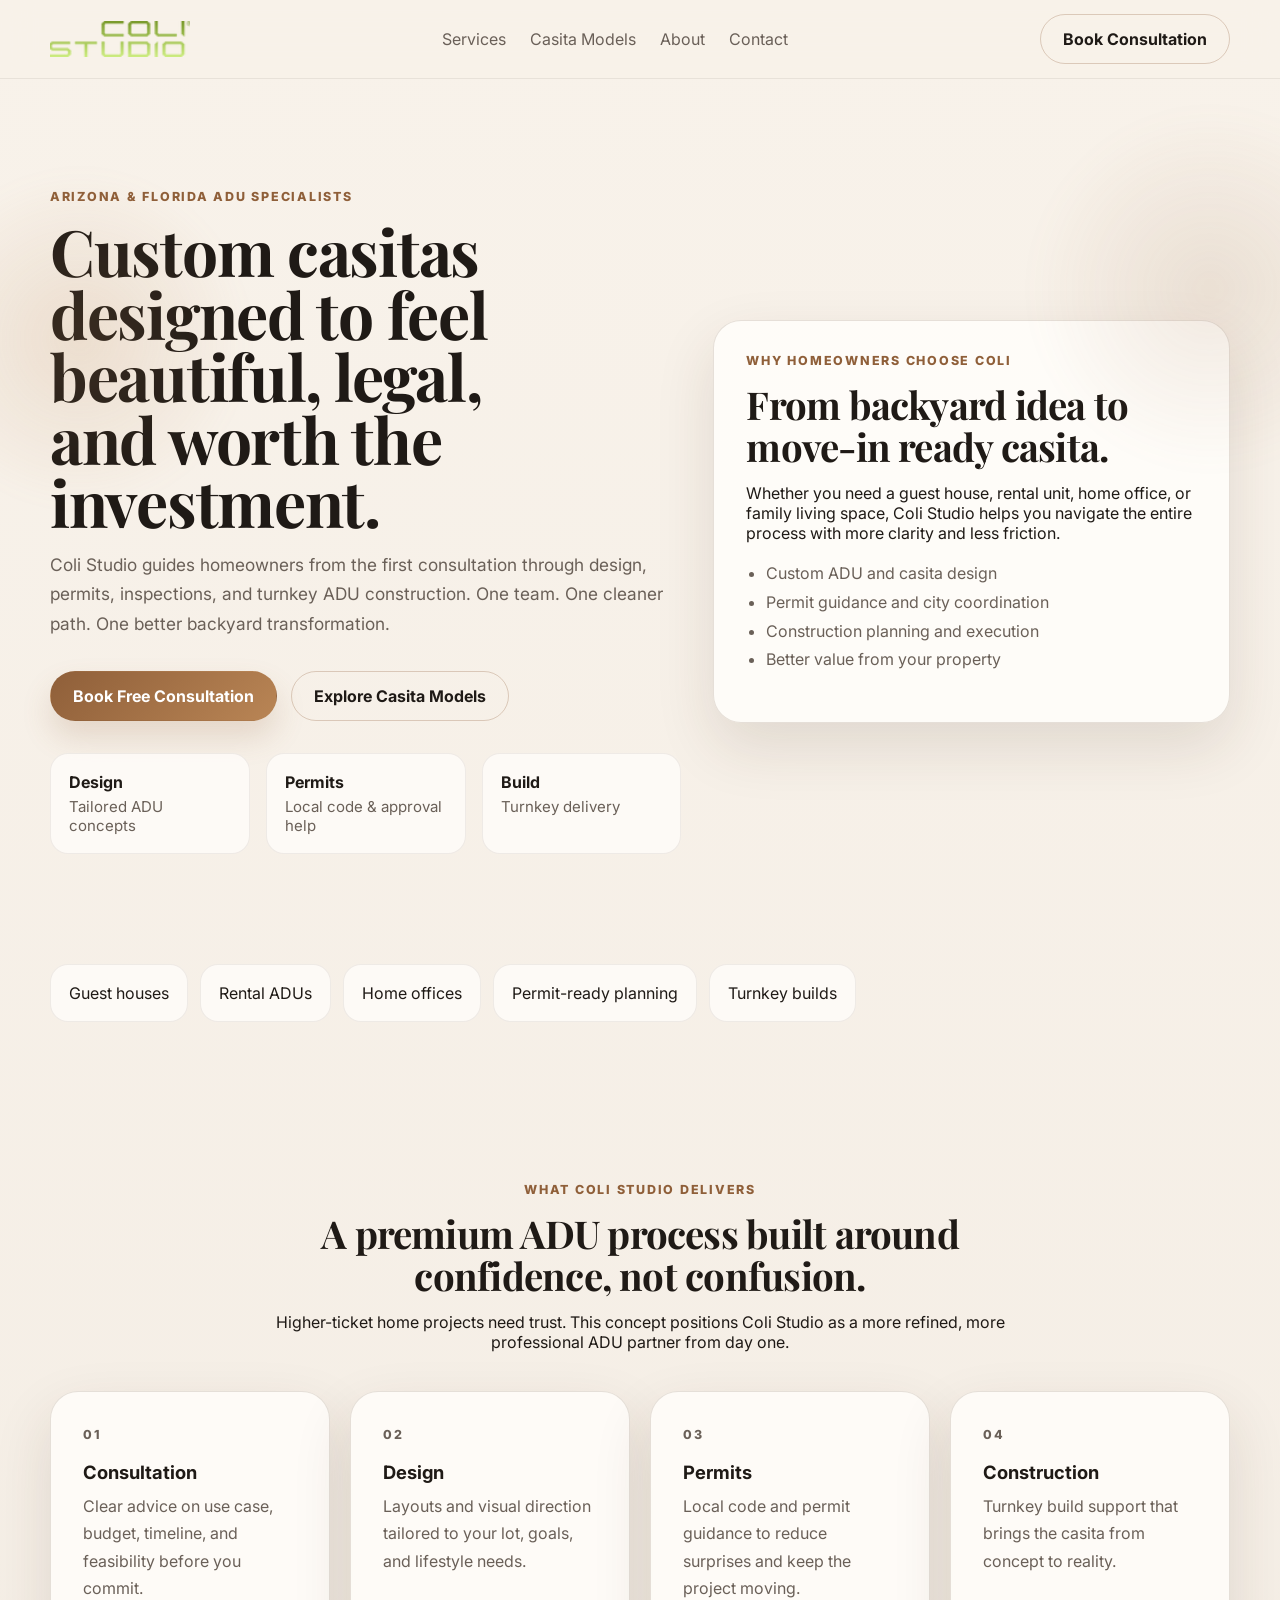
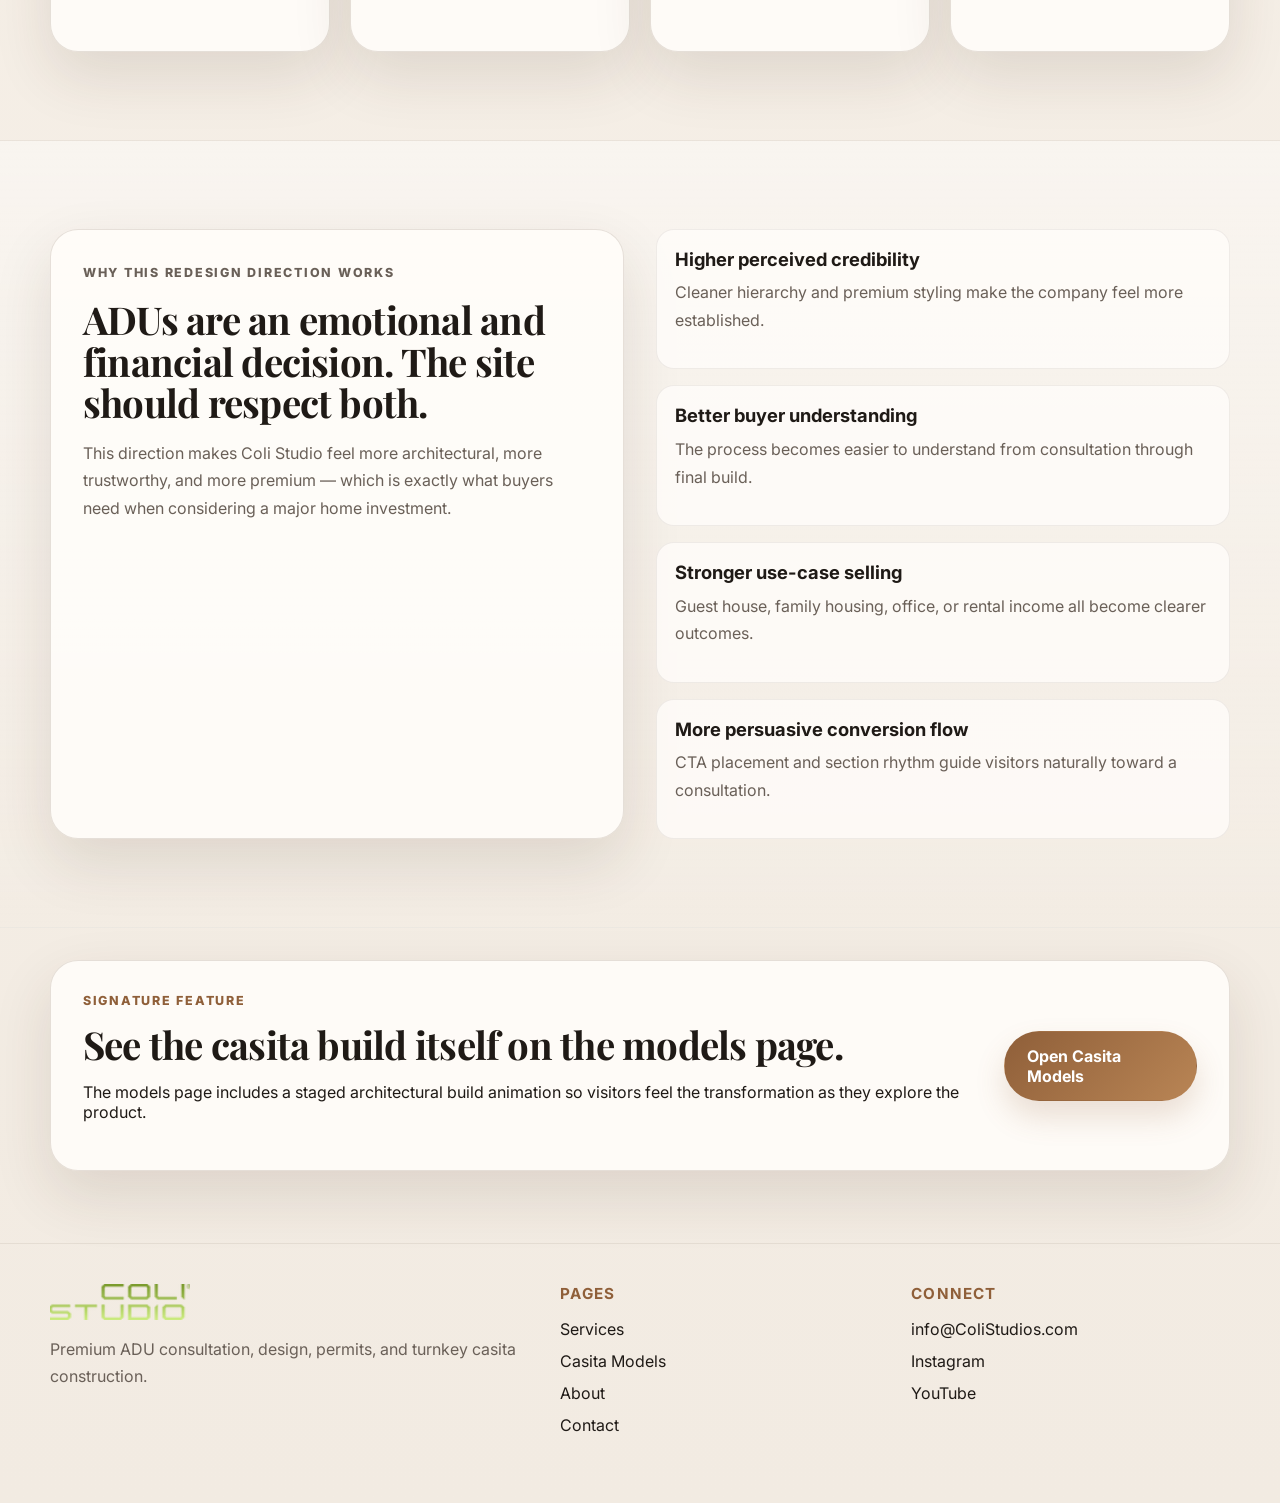
==== index.html @ 0f1d17d8 "Initial Coli Studio premium redesign concept" ====
<!DOCTYPE html>
<html lang="en">
  <head>
    <meta charset="UTF-8" />
    <meta name="viewport" content="width=device-width, initial-scale=1.0" />
    <title>Coli Studio | Premium ADU Design, Permits & Casita Construction</title>
    <meta name="description" content="Coli Studio designs and builds custom casitas and ADUs in Arizona and Florida, from consultation and permits to turnkey construction." />
    <link rel="icon" type="image/png" href="assets/favicon.png" />
    <link rel="preconnect" href="https://fonts.googleapis.com" />
    <link rel="preconnect" href="https://fonts.gstatic.com" crossorigin />
    <link href="https://fonts.googleapis.com/css2?family=Inter:wght@400;500;600;700;800&family=Playfair+Display:wght@600;700&display=swap" rel="stylesheet" />
    <link rel="stylesheet" href="styles.css" />
  </head>
  <body>
    <header class="site-header">
      <div class="container nav">
        <a class="brand" href="index.html"><img src="assets/logo.png" alt="Coli Studio logo" /></a>
        <nav class="nav-links" aria-label="Primary navigation">
          <a href="services.html">Services</a>
          <a href="models.html">Casita Models</a>
          <a href="about.html">About</a>
          <a href="contact.html">Contact</a>
        </nav>
        <a class="button button-outline" href="https://www.coli-studio.com/booking-calendar/information-appointment">Book Consultation</a>
      </div>
    </header>

    <main>
      <section class="hero home-hero">
        <div class="hero-glow hero-glow-left"></div>
        <div class="hero-glow hero-glow-right"></div>
        <div class="container hero-grid">
          <div class="hero-copy">
            <p class="eyebrow">Arizona & Florida ADU specialists</p>
            <h1>Custom casitas designed to feel beautiful, legal, and worth the investment.</h1>
            <p class="hero-text large">
              Coli Studio guides homeowners from the first consultation through design, permits,
              inspections, and turnkey ADU construction. One team. One cleaner path. One better backyard transformation.
            </p>
            <div class="hero-actions">
              <a class="button" href="https://www.coli-studio.com/booking-calendar/information-appointment">Book Free Consultation</a>
              <a class="button button-outline" href="models.html">Explore Casita Models</a>
            </div>
            <div class="trust-strip">
              <div><strong>Design</strong><span>Tailored ADU concepts</span></div>
              <div><strong>Permits</strong><span>Local code & approval help</span></div>
              <div><strong>Build</strong><span>Turnkey delivery</span></div>
            </div>
          </div>
          <div class="hero-panel glow-card architectural-panel">
            <div class="panel-label">Why homeowners choose Coli</div>
            <h2>From backyard idea to move-in ready casita.</h2>
            <p>Whether you need a guest house, rental unit, home office, or family living space, Coli Studio helps you navigate the entire process with more clarity and less friction.</p>
            <ul>
              <li>Custom ADU and casita design</li>
              <li>Permit guidance and city coordination</li>
              <li>Construction planning and execution</li>
              <li>Better value from your property</li>
            </ul>
          </div>
        </div>
      </section>

      <section class="section section-tight">
        <div class="container logo-strip">
          <span>Guest houses</span>
          <span>Rental ADUs</span>
          <span>Home offices</span>
          <span>Permit-ready planning</span>
          <span>Turnkey builds</span>
        </div>
      </section>

      <section class="section">
        <div class="container">
          <div class="section-heading narrow center-text">
            <p class="eyebrow">What Coli Studio delivers</p>
            <h2>A premium ADU process built around confidence, not confusion.</h2>
            <p>Higher-ticket home projects need trust. This concept positions Coli Studio as a more refined, more professional ADU partner from day one.</p>
          </div>
          <div class="card-grid four-up">
            <article class="service-card glow-card"><p class="card-kicker">01</p><h3>Consultation</h3><p>Clear advice on use case, budget, timeline, and feasibility before you commit.</p></article>
            <article class="service-card glow-card"><p class="card-kicker">02</p><h3>Design</h3><p>Layouts and visual direction tailored to your lot, goals, and lifestyle needs.</p></article>
            <article class="service-card glow-card"><p class="card-kicker">03</p><h3>Permits</h3><p>Local code and permit guidance to reduce surprises and keep the project moving.</p></article>
            <article class="service-card glow-card"><p class="card-kicker">04</p><h3>Construction</h3><p>Turnkey build support that brings the casita from concept to reality.</p></article>
          </div>
        </div>
      </section>

      <section class="section section-contrast">
        <div class="container two-col emphasis-grid">
          <div class="glow-card statement-card">
            <p class="eyebrow">Why this redesign direction works</p>
            <h2>ADUs are an emotional and financial decision. The site should respect both.</h2>
            <p>This direction makes Coli Studio feel more architectural, more trustworthy, and more premium — which is exactly what buyers need when considering a major home investment.</p>
          </div>
          <div class="benefits-list">
            <div class="benefit-item"><h3>Higher perceived credibility</h3><p>Cleaner hierarchy and premium styling make the company feel more established.</p></div>
            <div class="benefit-item"><h3>Better buyer understanding</h3><p>The process becomes easier to understand from consultation through final build.</p></div>
            <div class="benefit-item"><h3>Stronger use-case selling</h3><p>Guest house, family housing, office, or rental income all become clearer outcomes.</p></div>
            <div class="benefit-item"><h3>More persuasive conversion flow</h3><p>CTA placement and section rhythm guide visitors naturally toward a consultation.</p></div>
          </div>
        </div>
      </section>

      <section class="section section-tight">
        <div class="container cta-band glow-card">
          <div>
            <p class="eyebrow">Signature feature</p>
            <h2>See the casita build itself on the models page.</h2>
            <p>The models page includes a staged architectural build animation so visitors feel the transformation as they explore the product.</p>
          </div>
          <a class="button" href="models.html">Open Casita Models</a>
        </div>
      </section>
    </main>

    <footer class="site-footer">
      <div class="container footer-grid">
        <div>
          <div class="brand footer-brand"><img src="assets/logo.png" alt="Coli Studio logo" /></div>
          <p>Premium ADU consultation, design, permits, and turnkey casita construction.</p>
        </div>
        <div>
          <h3>Pages</h3>
          <a href="services.html">Services</a>
          <a href="models.html">Casita Models</a>
          <a href="about.html">About</a>
          <a href="contact.html">Contact</a>
        </div>
        <div>
          <h3>Connect</h3>
          <a href="mailto:info@ColiStudios.com">info@ColiStudios.com</a>
          <a href="https://www.instagram.com/coli__studio/">Instagram</a>
          <a href="https://www.youtube.com/@ColiStudios">YouTube</a>
        </div>
      </div>
    </footer>
  </body>
</html>
---- styles.css ----
:root {
  --bg: #f6f0e8;
  --bg-soft: #efe7dc;
  --ink: #1f1a16;
  --muted: #6a6058;
  --line: rgba(100, 76, 53, 0.16);
  --accent: #8f5f39;
  --accent-soft: #b98555;
  --white: #fffdfa;
  --shadow: 0 24px 60px rgba(65, 43, 27, 0.12);
  --radius: 28px;
  --max: 1180px;
}
*{box-sizing:border-box} html{scroll-behavior:smooth} body{margin:0;font-family:"Inter",sans-serif;color:var(--ink);background:linear-gradient(180deg,#f8f2ea 0%,#f2ebe2 100%)} img{max-width:100%;display:block} a{text-decoration:none;color:inherit}.container{width:min(calc(100% - 2rem),var(--max));margin:0 auto}.section{padding:88px 0}.section-tight{padding:32px 0 72px}.site-header{position:sticky;top:0;z-index:20;background:rgba(248,242,234,.82);backdrop-filter:blur(16px);border-bottom:1px solid rgba(60,43,30,.08)}.nav{display:flex;align-items:center;justify-content:space-between;gap:1rem;padding:14px 0}.brand img{height:36px;width:auto}.nav-links{display:flex;gap:1.5rem;color:var(--muted)}.nav-links a:hover,.site-footer a:hover{color:var(--accent)}.button{display:inline-flex;align-items:center;justify-content:center;padding:14px 22px;border-radius:999px;border:1px solid transparent;background:linear-gradient(135deg,var(--accent),var(--accent-soft));color:#fff;font-weight:700;box-shadow:0 16px 30px rgba(143,95,57,.18);transition:all .18s ease}.button:hover{transform:translateY(-2px)}.button-outline{background:transparent;color:var(--ink);border-color:rgba(143,95,57,.28);box-shadow:none}.hero{position:relative;overflow:hidden;padding:110px 0 78px}.hero-glow{position:absolute;border-radius:50%;filter:blur(10px)}.hero-glow-left{width:360px;height:360px;left:-100px;top:80px;background:radial-gradient(circle,rgba(185,133,85,.18),transparent 66%)}.hero-glow-right{width:380px;height:380px;right:-120px;top:20px;background:radial-gradient(circle,rgba(143,95,57,.12),transparent 68%)}.hero-grid,.two-col,.footer-grid,.models-grid{display:grid;gap:32px}.hero-grid{grid-template-columns:1.1fr .9fr;align-items:center}.two-col{grid-template-columns:repeat(2,minmax(0,1fr))}.models-grid{grid-template-columns:1.05fr .95fr;align-items:start}.footer-grid{grid-template-columns:1.2fr .8fr .8fr}.eyebrow,.card-kicker,.panel-label{margin:0 0 1rem;text-transform:uppercase;letter-spacing:.14em;font-size:.78rem;font-weight:800;color:var(--accent)}h1,h2,h3,p{margin-top:0}h1,h2{font-family:"Playfair Display",serif;letter-spacing:-.02em}h1{font-size:clamp(2.9rem,5vw,5.4rem);line-height:.98;max-width:11ch;margin-bottom:1rem}h2{font-size:clamp(2rem,3vw,3rem);line-height:1.08;margin-bottom:1rem}h3{font-size:1.15rem;margin-bottom:.6rem}.page-title{max-width:14ch;margin-inline:auto}.hero-text,.service-card p,.statement-card p,.benefit-item p,.site-footer p,.build-caption span{color:var(--muted);line-height:1.72}.large{font-size:1.08rem;max-width:60ch}.center-text,.centered{text-align:center}.narrow{max-width:760px;margin-inline:auto}.hero-actions,.contact-actions-list,.compact-actions{display:flex;flex-wrap:wrap;gap:14px;margin:2rem 0}.trust-strip{display:grid;grid-template-columns:repeat(3,minmax(0,1fr));gap:16px}.trust-strip div,.benefit-item,.logo-strip span,.mini-model-card{padding:18px;border:1px solid rgba(62,40,27,.08);border-radius:18px;background:rgba(255,253,250,.78)}.trust-strip strong,.trust-strip span{display:block}.trust-strip span{margin-top:.35rem;color:var(--muted);font-size:.94rem}.glow-card{border:1px solid var(--line);background:rgba(255,253,250,.88);border-radius:var(--radius);box-shadow:var(--shadow)}.hero-panel,.service-card,.statement-card,.cta-band,.build-showcase,.model-card,.contact-card{padding:32px}.hero-panel ul,.feature-list{padding-left:1.2rem;color:var(--muted);line-height:1.8}.logo-strip{display:flex;flex-wrap:wrap;gap:12px}.section-heading{max-width:760px;margin-bottom:2.4rem}.card-grid{display:grid;gap:20px}.four-up{grid-template-columns:repeat(4,minmax(0,1fr))}.three-up{grid-template-columns:repeat(3,minmax(0,1fr))}.two-up{grid-template-columns:repeat(2,minmax(0,1fr))}.section-contrast{background:linear-gradient(180deg,rgba(255,255,255,.4),rgba(255,255,255,0));border-block:1px solid rgba(62,40,27,.06)}.benefits-list{display:grid;gap:16px}.cta-band{display:flex;justify-content:space-between;align-items:center;gap:24px}.site-footer{padding:40px 0 56px;border-top:1px solid rgba(62,40,27,.08)}.site-footer h3{font-size:.95rem;margin-bottom:1rem;color:var(--accent);text-transform:uppercase;letter-spacing:.08em}.site-footer a,.site-footer p{display:block;margin-bottom:.75rem}.footer-brand{margin-bottom:1rem}.page-hero{padding-bottom:40px}.build-scene{position:relative;height:420px;border-radius:24px;background:linear-gradient(180deg,#f8f1e9 0%,#efe4d8 100%);overflow:hidden}.scene-ground{position:absolute;left:8%;right:8%;bottom:50px;height:18px;border-radius:999px;background:#d0b79d}.build-layer{position:absolute;opacity:0;transform-origin:bottom center;animation:buildIn .7s ease forwards}.foundation{left:20%;right:20%;bottom:58px;height:18px;background:#b18862;border-radius:8px;animation-delay:.15s}.frame-left{left:25%;bottom:76px;width:18%;height:140px;border:5px solid #b99267;border-bottom:none;animation-delay:.55s}.frame-right{right:25%;bottom:76px;width:18%;height:140px;border:5px solid #b99267;border-bottom:none;animation-delay:.8s}.wall-back{left:26%;right:26%;bottom:76px;height:142px;background:#f7f0e8;border:2px solid #d6bea5;animation-delay:1.15s}.wall-front{left:21%;right:21%;bottom:76px;height:146px;background:#fffaf4;border:2px solid #d6bea5;animation-delay:1.45s}.roof{left:18%;right:18%;bottom:210px;height:70px;background:#6f4e39;clip-path:polygon(50% 0,100% 100%,0 100%);animation-delay:1.8s}.window{right:31%;bottom:125px;width:68px;height:58px;background:#bdd6de;border:4px solid #b08a62;animation-delay:2.2s}.door{left:33%;bottom:76px;width:62px;height:96px;background:#9f734e;border-radius:8px 8px 0 0;animation-delay:2.45s}.final-shadow{left:18%;right:18%;bottom:44px;height:24px;background:rgba(80,53,32,.14);filter:blur(10px);animation-delay:2.7s}.build-caption{margin-top:18px;display:grid;gap:4px}.build-caption strong{color:var(--ink)}.model-info{display:grid;gap:18px}.model-tabs{display:grid;gap:14px}.mini-model-card strong{display:block;margin-bottom:.3rem}.mini-model-card span{color:var(--muted)}@keyframes buildIn{from{opacity:0;transform:translateY(18px) scaleY(.25)}to{opacity:1;transform:translateY(0) scaleY(1)}}label{display:grid;gap:8px;font-weight:600}input,textarea{width:100%;padding:14px 16px;border-radius:16px;border:1px solid rgba(62,40,27,.1);background:rgba(255,255,255,.7);color:var(--ink);font:inherit}@media (max-width:1040px){.four-up,.three-up,.two-up,.trust-strip{grid-template-columns:repeat(2,minmax(0,1fr))}.hero-grid,.two-col,.footer-grid,.models-grid,.cta-band{grid-template-columns:1fr}.cta-band{display:grid}}@media (max-width:760px){.site-header{position:static}.nav{flex-wrap:wrap}.nav-links{order:3;width:100%;justify-content:space-between;gap:1rem;font-size:.94rem;overflow-x:auto}.section{padding:72px 0}.four-up,.three-up,.two-up,.trust-strip{grid-template-columns:1fr}.hero-panel,.service-card,.statement-card,.cta-band,.build-showcase,.model-card,.contact-card{padding:22px}.build-scene{height:320px}}
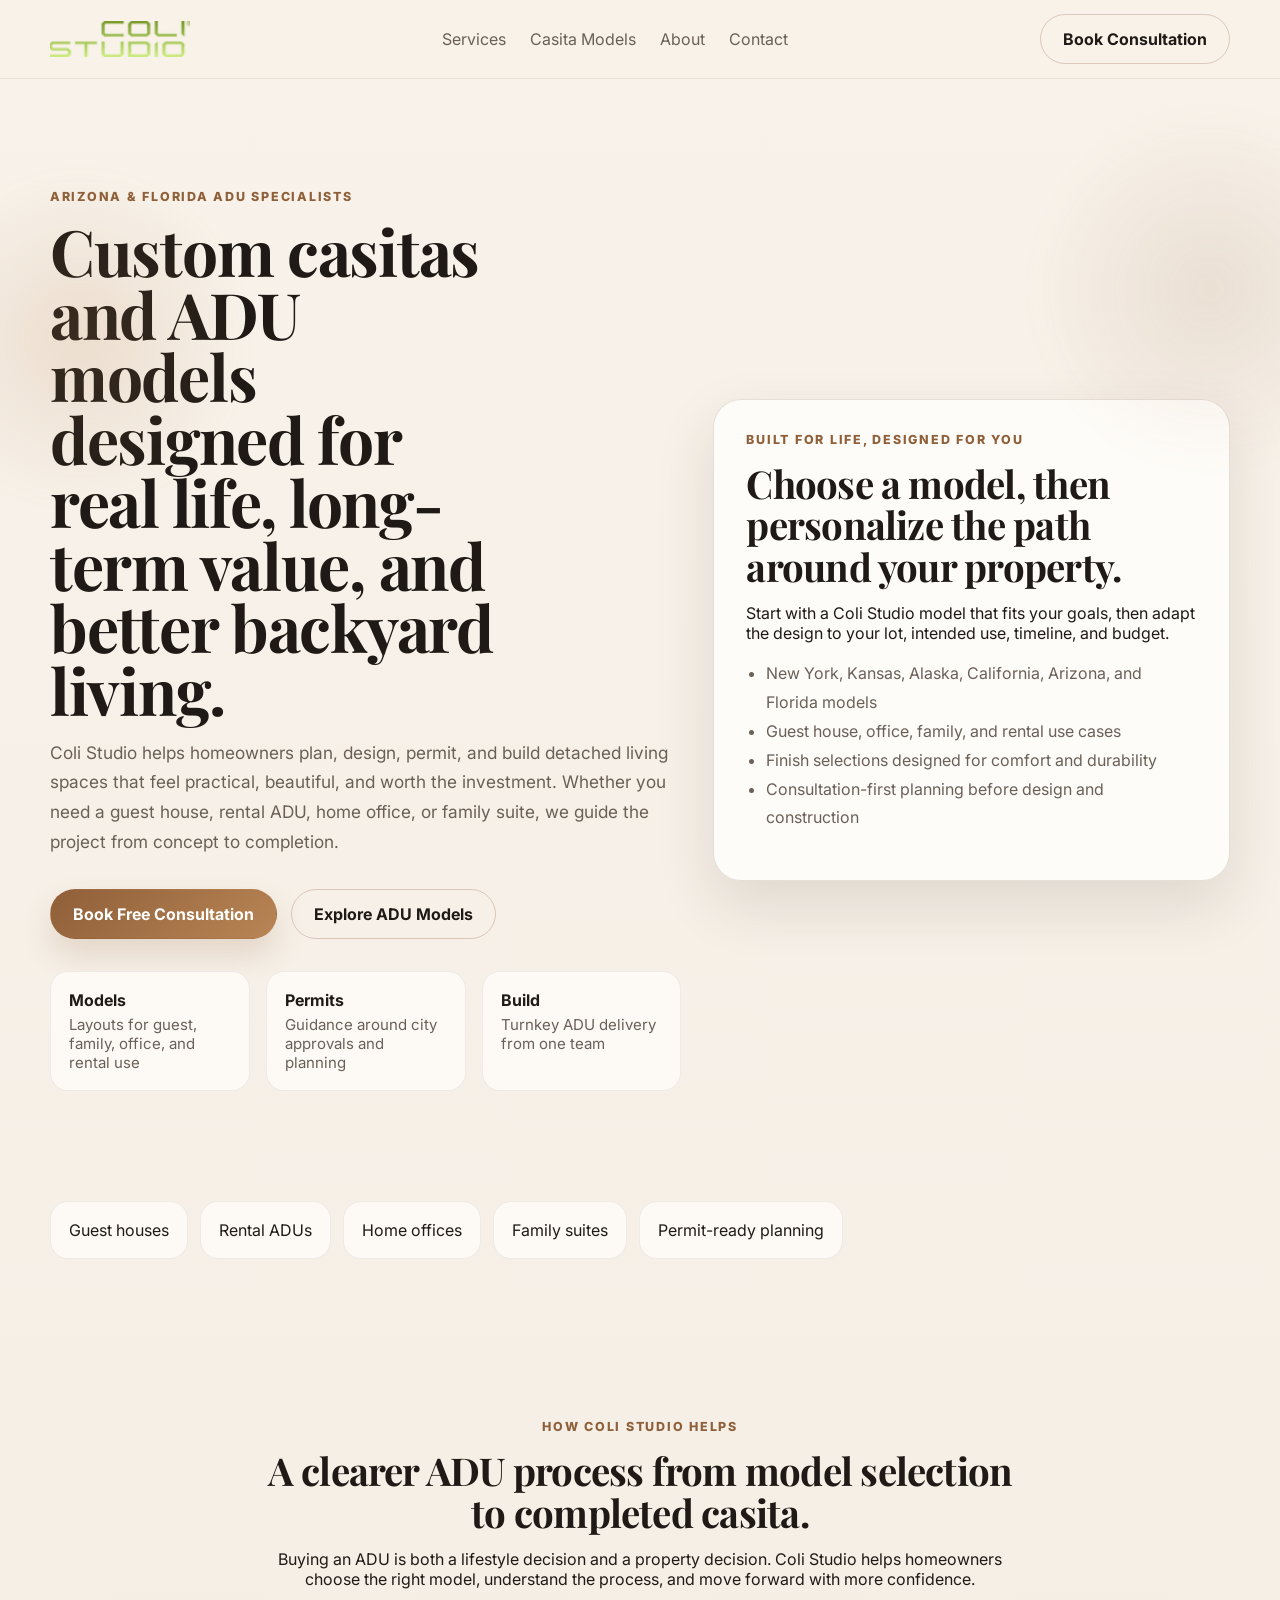
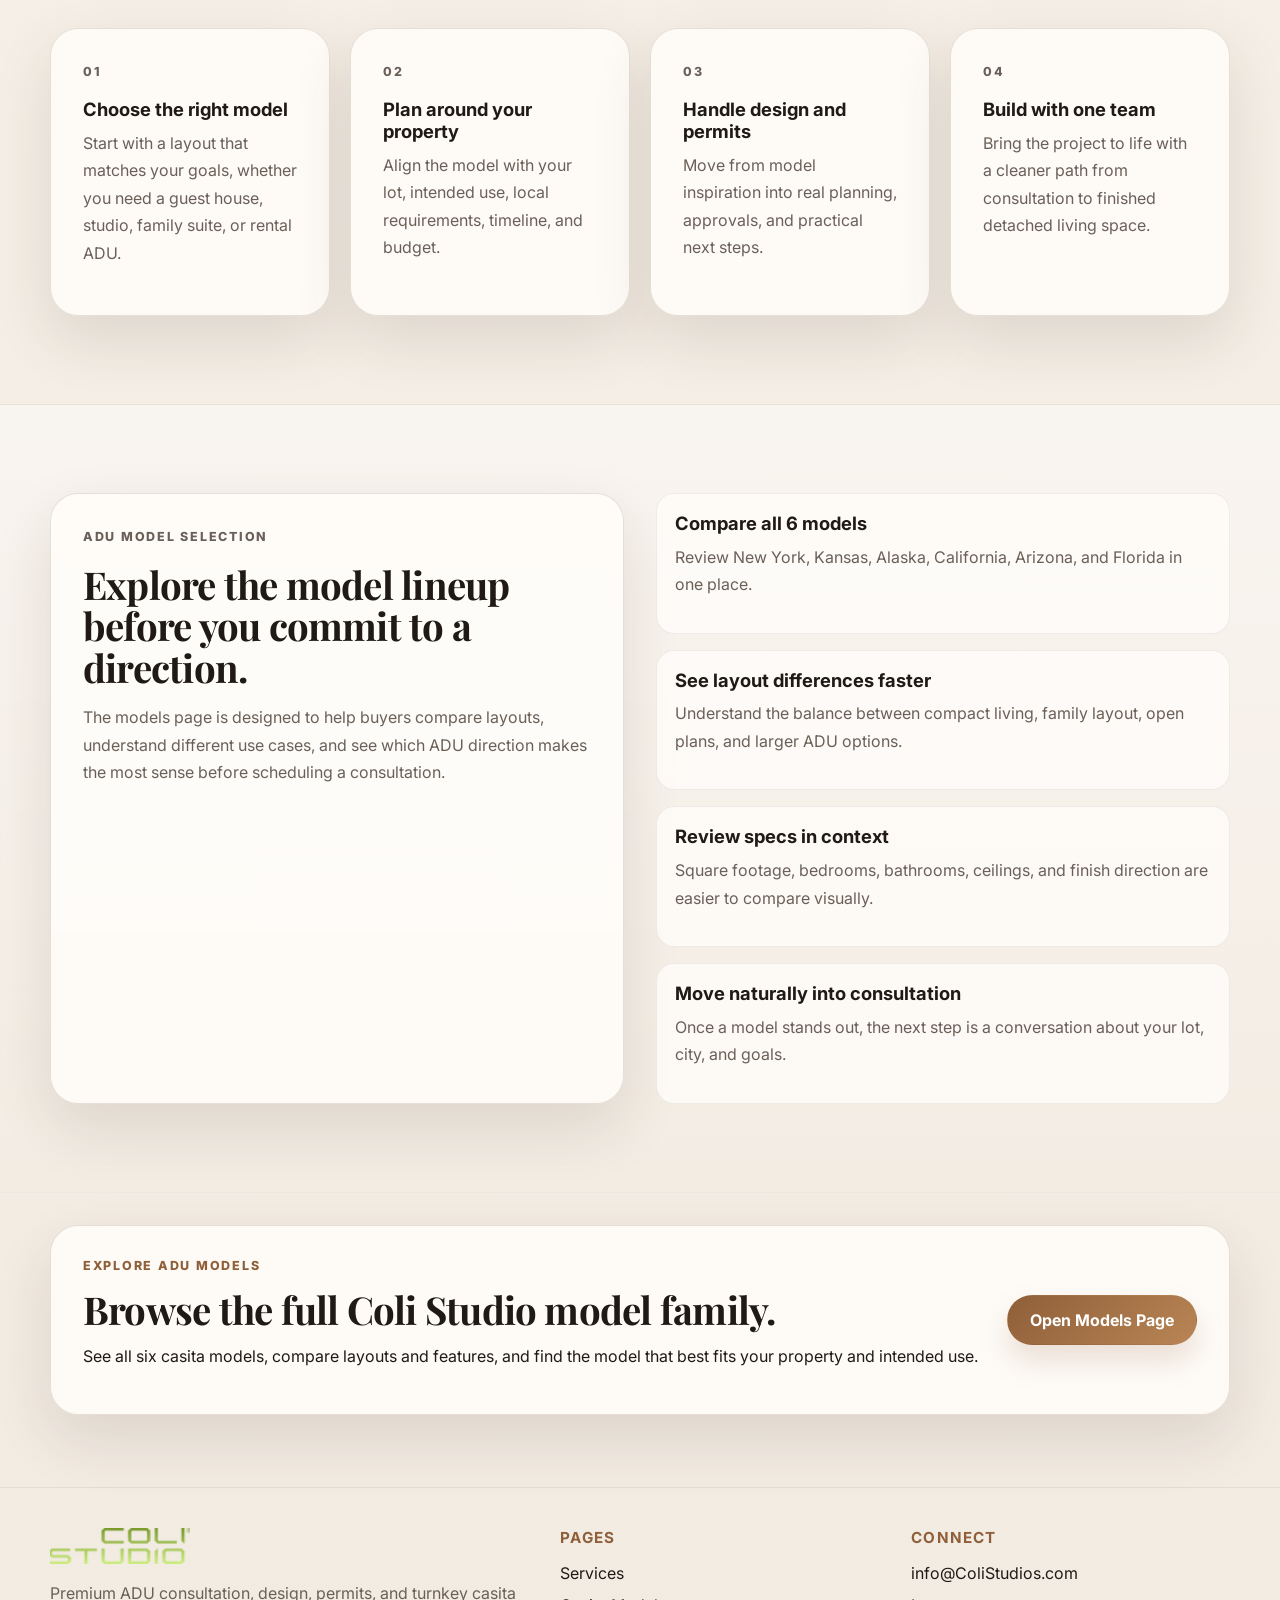
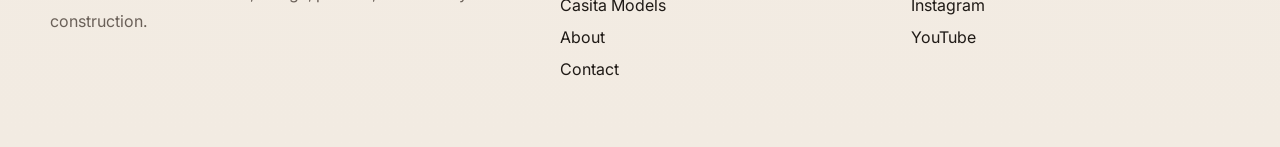
==== commit e38ad590: "Rewrite Coli homepage for client-facing model journey" ====
--- a/index.html
+++ b/index.html
@@ -32,30 +32,31 @@
         <div class="container hero-grid">
           <div class="hero-copy">
             <p class="eyebrow">Arizona & Florida ADU specialists</p>
-            <h1>Custom casitas designed to feel beautiful, legal, and worth the investment.</h1>
+            <h1>Custom casitas and ADU models designed for real life, long-term value, and better backyard living.</h1>
             <p class="hero-text large">
-              Coli Studio guides homeowners from the first consultation through design, permits,
-              inspections, and turnkey ADU construction. One team. One cleaner path. One better backyard transformation.
+              Coli Studio helps homeowners plan, design, permit, and build detached living spaces
+              that feel practical, beautiful, and worth the investment. Whether you need a guest
+              house, rental ADU, home office, or family suite, we guide the project from concept to completion.
             </p>
             <div class="hero-actions">
               <a class="button" href="https://www.coli-studio.com/booking-calendar/information-appointment">Book Free Consultation</a>
-              <a class="button button-outline" href="models.html">Explore Casita Models</a>
+              <a class="button button-outline" href="models.html">Explore ADU Models</a>
             </div>
             <div class="trust-strip">
-              <div><strong>Design</strong><span>Tailored ADU concepts</span></div>
-              <div><strong>Permits</strong><span>Local code & approval help</span></div>
-              <div><strong>Build</strong><span>Turnkey delivery</span></div>
+              <div><strong>Models</strong><span>Layouts for guest, family, office, and rental use</span></div>
+              <div><strong>Permits</strong><span>Guidance around city approvals and planning</span></div>
+              <div><strong>Build</strong><span>Turnkey ADU delivery from one team</span></div>
             </div>
           </div>
           <div class="hero-panel glow-card architectural-panel">
-            <div class="panel-label">Why homeowners choose Coli</div>
-            <h2>From backyard idea to move-in ready casita.</h2>
-            <p>Whether you need a guest house, rental unit, home office, or family living space, Coli Studio helps you navigate the entire process with more clarity and less friction.</p>
+            <div class="panel-label">Built for life, designed for you</div>
+            <h2>Choose a model, then personalize the path around your property.</h2>
+            <p>Start with a Coli Studio model that fits your goals, then adapt the design to your lot, intended use, timeline, and budget.</p>
             <ul>
-              <li>Custom ADU and casita design</li>
-              <li>Permit guidance and city coordination</li>
-              <li>Construction planning and execution</li>
-              <li>Better value from your property</li>
+              <li>New York, Kansas, Alaska, California, Arizona, and Florida models</li>
+              <li>Guest house, office, family, and rental use cases</li>
+              <li>Finish selections designed for comfort and durability</li>
+              <li>Consultation-first planning before design and construction</li>
             </ul>
           </div>
         </div>
@@ -66,23 +67,23 @@
           <span>Guest houses</span>
           <span>Rental ADUs</span>
           <span>Home offices</span>
+          <span>Family suites</span>
           <span>Permit-ready planning</span>
-          <span>Turnkey builds</span>
         </div>
       </section>
 
       <section class="section">
         <div class="container">
           <div class="section-heading narrow center-text">
-            <p class="eyebrow">What Coli Studio delivers</p>
-            <h2>A premium ADU process built around confidence, not confusion.</h2>
-            <p>Higher-ticket home projects need trust. This concept positions Coli Studio as a more refined, more professional ADU partner from day one.</p>
+            <p class="eyebrow">How Coli Studio helps</p>
+            <h2>A clearer ADU process from model selection to completed casita.</h2>
+            <p>Buying an ADU is both a lifestyle decision and a property decision. Coli Studio helps homeowners choose the right model, understand the process, and move forward with more confidence.</p>
           </div>
           <div class="card-grid four-up">
-            <article class="service-card glow-card"><p class="card-kicker">01</p><h3>Consultation</h3><p>Clear advice on use case, budget, timeline, and feasibility before you commit.</p></article>
-            <article class="service-card glow-card"><p class="card-kicker">02</p><h3>Design</h3><p>Layouts and visual direction tailored to your lot, goals, and lifestyle needs.</p></article>
-            <article class="service-card glow-card"><p class="card-kicker">03</p><h3>Permits</h3><p>Local code and permit guidance to reduce surprises and keep the project moving.</p></article>
-            <article class="service-card glow-card"><p class="card-kicker">04</p><h3>Construction</h3><p>Turnkey build support that brings the casita from concept to reality.</p></article>
+            <article class="service-card glow-card"><p class="card-kicker">01</p><h3>Choose the right model</h3><p>Start with a layout that matches your goals, whether you need a guest house, studio, family suite, or rental ADU.</p></article>
+            <article class="service-card glow-card"><p class="card-kicker">02</p><h3>Plan around your property</h3><p>Align the model with your lot, intended use, local requirements, timeline, and budget.</p></article>
+            <article class="service-card glow-card"><p class="card-kicker">03</p><h3>Handle design and permits</h3><p>Move from model inspiration into real planning, approvals, and practical next steps.</p></article>
+            <article class="service-card glow-card"><p class="card-kicker">04</p><h3>Build with one team</h3><p>Bring the project to life with a cleaner path from consultation to finished detached living space.</p></article>
           </div>
         </div>
       </section>
@@ -90,15 +91,15 @@
       <section class="section section-contrast">
         <div class="container two-col emphasis-grid">
           <div class="glow-card statement-card">
-            <p class="eyebrow">Why this redesign direction works</p>
-            <h2>ADUs are an emotional and financial decision. The site should respect both.</h2>
-            <p>This direction makes Coli Studio feel more architectural, more trustworthy, and more premium — which is exactly what buyers need when considering a major home investment.</p>
+            <p class="eyebrow">ADU model selection</p>
+            <h2>Explore the model lineup before you commit to a direction.</h2>
+            <p>The models page is designed to help buyers compare layouts, understand different use cases, and see which ADU direction makes the most sense before scheduling a consultation.</p>
           </div>
           <div class="benefits-list">
-            <div class="benefit-item"><h3>Higher perceived credibility</h3><p>Cleaner hierarchy and premium styling make the company feel more established.</p></div>
-            <div class="benefit-item"><h3>Better buyer understanding</h3><p>The process becomes easier to understand from consultation through final build.</p></div>
-            <div class="benefit-item"><h3>Stronger use-case selling</h3><p>Guest house, family housing, office, or rental income all become clearer outcomes.</p></div>
-            <div class="benefit-item"><h3>More persuasive conversion flow</h3><p>CTA placement and section rhythm guide visitors naturally toward a consultation.</p></div>
+            <div class="benefit-item"><h3>Compare all 6 models</h3><p>Review New York, Kansas, Alaska, California, Arizona, and Florida in one place.</p></div>
+            <div class="benefit-item"><h3>See layout differences faster</h3><p>Understand the balance between compact living, family layout, open plans, and larger ADU options.</p></div>
+            <div class="benefit-item"><h3>Review specs in context</h3><p>Square footage, bedrooms, bathrooms, ceilings, and finish direction are easier to compare visually.</p></div>
+            <div class="benefit-item"><h3>Move naturally into consultation</h3><p>Once a model stands out, the next step is a conversation about your lot, city, and goals.</p></div>
           </div>
         </div>
       </section>
@@ -106,11 +107,11 @@
       <section class="section section-tight">
         <div class="container cta-band glow-card">
           <div>
-            <p class="eyebrow">Signature feature</p>
-            <h2>See the casita build itself on the models page.</h2>
-            <p>The models page includes a staged architectural build animation so visitors feel the transformation as they explore the product.</p>
+            <p class="eyebrow">Explore ADU models</p>
+            <h2>Browse the full Coli Studio model family.</h2>
+            <p>See all six casita models, compare layouts and features, and find the model that best fits your property and intended use.</p>
           </div>
-          <a class="button" href="models.html">Open Casita Models</a>
+          <a class="button" href="models.html">Open Models Page</a>
         </div>
       </section>
     </main>
--- a/styles.css
+++ b/styles.css
@@ -11,4 +11,4 @@
   --radius: 28px;
   --max: 1180px;
 }
-*{box-sizing:border-box} html{scroll-behavior:smooth} body{margin:0;font-family:"Inter",sans-serif;color:var(--ink);background:linear-gradient(180deg,#f8f2ea 0%,#f2ebe2 100%)} img{max-width:100%;display:block} a{text-decoration:none;color:inherit}.container{width:min(calc(100% - 2rem),var(--max));margin:0 auto}.section{padding:88px 0}.section-tight{padding:32px 0 72px}.site-header{position:sticky;top:0;z-index:20;background:rgba(248,242,234,.82);backdrop-filter:blur(16px);border-bottom:1px solid rgba(60,43,30,.08)}.nav{display:flex;align-items:center;justify-content:space-between;gap:1rem;padding:14px 0}.brand img{height:36px;width:auto}.nav-links{display:flex;gap:1.5rem;color:var(--muted)}.nav-links a:hover,.site-footer a:hover{color:var(--accent)}.button{display:inline-flex;align-items:center;justify-content:center;padding:14px 22px;border-radius:999px;border:1px solid transparent;background:linear-gradient(135deg,var(--accent),var(--accent-soft));color:#fff;font-weight:700;box-shadow:0 16px 30px rgba(143,95,57,.18);transition:all .18s ease}.button:hover{transform:translateY(-2px)}.button-outline{background:transparent;color:var(--ink);border-color:rgba(143,95,57,.28);box-shadow:none}.hero{position:relative;overflow:hidden;padding:110px 0 78px}.hero-glow{position:absolute;border-radius:50%;filter:blur(10px)}.hero-glow-left{width:360px;height:360px;left:-100px;top:80px;background:radial-gradient(circle,rgba(185,133,85,.18),transparent 66%)}.hero-glow-right{width:380px;height:380px;right:-120px;top:20px;background:radial-gradient(circle,rgba(143,95,57,.12),transparent 68%)}.hero-grid,.two-col,.footer-grid,.models-grid{display:grid;gap:32px}.hero-grid{grid-template-columns:1.1fr .9fr;align-items:center}.two-col{grid-template-columns:repeat(2,minmax(0,1fr))}.models-grid{grid-template-columns:1.05fr .95fr;align-items:start}.footer-grid{grid-template-columns:1.2fr .8fr .8fr}.eyebrow,.card-kicker,.panel-label{margin:0 0 1rem;text-transform:uppercase;letter-spacing:.14em;font-size:.78rem;font-weight:800;color:var(--accent)}h1,h2,h3,p{margin-top:0}h1,h2{font-family:"Playfair Display",serif;letter-spacing:-.02em}h1{font-size:clamp(2.9rem,5vw,5.4rem);line-height:.98;max-width:11ch;margin-bottom:1rem}h2{font-size:clamp(2rem,3vw,3rem);line-height:1.08;margin-bottom:1rem}h3{font-size:1.15rem;margin-bottom:.6rem}.page-title{max-width:14ch;margin-inline:auto}.hero-text,.service-card p,.statement-card p,.benefit-item p,.site-footer p,.build-caption span{color:var(--muted);line-height:1.72}.large{font-size:1.08rem;max-width:60ch}.center-text,.centered{text-align:center}.narrow{max-width:760px;margin-inline:auto}.hero-actions,.contact-actions-list,.compact-actions{display:flex;flex-wrap:wrap;gap:14px;margin:2rem 0}.trust-strip{display:grid;grid-template-columns:repeat(3,minmax(0,1fr));gap:16px}.trust-strip div,.benefit-item,.logo-strip span,.mini-model-card{padding:18px;border:1px solid rgba(62,40,27,.08);border-radius:18px;background:rgba(255,253,250,.78)}.trust-strip strong,.trust-strip span{display:block}.trust-strip span{margin-top:.35rem;color:var(--muted);font-size:.94rem}.glow-card{border:1px solid var(--line);background:rgba(255,253,250,.88);border-radius:var(--radius);box-shadow:var(--shadow)}.hero-panel,.service-card,.statement-card,.cta-band,.build-showcase,.model-card,.contact-card{padding:32px}.hero-panel ul,.feature-list{padding-left:1.2rem;color:var(--muted);line-height:1.8}.logo-strip{display:flex;flex-wrap:wrap;gap:12px}.section-heading{max-width:760px;margin-bottom:2.4rem}.card-grid{display:grid;gap:20px}.four-up{grid-template-columns:repeat(4,minmax(0,1fr))}.three-up{grid-template-columns:repeat(3,minmax(0,1fr))}.two-up{grid-template-columns:repeat(2,minmax(0,1fr))}.section-contrast{background:linear-gradient(180deg,rgba(255,255,255,.4),rgba(255,255,255,0));border-block:1px solid rgba(62,40,27,.06)}.benefits-list{display:grid;gap:16px}.cta-band{display:flex;justify-content:space-between;align-items:center;gap:24px}.site-footer{padding:40px 0 56px;border-top:1px solid rgba(62,40,27,.08)}.site-footer h3{font-size:.95rem;margin-bottom:1rem;color:var(--accent);text-transform:uppercase;letter-spacing:.08em}.site-footer a,.site-footer p{display:block;margin-bottom:.75rem}.footer-brand{margin-bottom:1rem}.page-hero{padding-bottom:40px}.build-scene{position:relative;height:420px;border-radius:24px;background:linear-gradient(180deg,#f8f1e9 0%,#efe4d8 100%);overflow:hidden}.scene-ground{position:absolute;left:8%;right:8%;bottom:50px;height:18px;border-radius:999px;background:#d0b79d}.build-layer{position:absolute;opacity:0;transform-origin:bottom center;animation:buildIn .7s ease forwards}.foundation{left:20%;right:20%;bottom:58px;height:18px;background:#b18862;border-radius:8px;animation-delay:.15s}.frame-left{left:25%;bottom:76px;width:18%;height:140px;border:5px solid #b99267;border-bottom:none;animation-delay:.55s}.frame-right{right:25%;bottom:76px;width:18%;height:140px;border:5px solid #b99267;border-bottom:none;animation-delay:.8s}.wall-back{left:26%;right:26%;bottom:76px;height:142px;background:#f7f0e8;border:2px solid #d6bea5;animation-delay:1.15s}.wall-front{left:21%;right:21%;bottom:76px;height:146px;background:#fffaf4;border:2px solid #d6bea5;animation-delay:1.45s}.roof{left:18%;right:18%;bottom:210px;height:70px;background:#6f4e39;clip-path:polygon(50% 0,100% 100%,0 100%);animation-delay:1.8s}.window{right:31%;bottom:125px;width:68px;height:58px;background:#bdd6de;border:4px solid #b08a62;animation-delay:2.2s}.door{left:33%;bottom:76px;width:62px;height:96px;background:#9f734e;border-radius:8px 8px 0 0;animation-delay:2.45s}.final-shadow{left:18%;right:18%;bottom:44px;height:24px;background:rgba(80,53,32,.14);filter:blur(10px);animation-delay:2.7s}.build-caption{margin-top:18px;display:grid;gap:4px}.build-caption strong{color:var(--ink)}.model-info{display:grid;gap:18px}.model-tabs{display:grid;gap:14px}.mini-model-card strong{display:block;margin-bottom:.3rem}.mini-model-card span{color:var(--muted)}@keyframes buildIn{from{opacity:0;transform:translateY(18px) scaleY(.25)}to{opacity:1;transform:translateY(0) scaleY(1)}}label{display:grid;gap:8px;font-weight:600}input,textarea{width:100%;padding:14px 16px;border-radius:16px;border:1px solid rgba(62,40,27,.1);background:rgba(255,255,255,.7);color:var(--ink);font:inherit}@media (max-width:1040px){.four-up,.three-up,.two-up,.trust-strip{grid-template-columns:repeat(2,minmax(0,1fr))}.hero-grid,.two-col,.footer-grid,.models-grid,.cta-band{grid-template-columns:1fr}.cta-band{display:grid}}@media (max-width:760px){.site-header{position:static}.nav{flex-wrap:wrap}.nav-links{order:3;width:100%;justify-content:space-between;gap:1rem;font-size:.94rem;overflow-x:auto}.section{padding:72px 0}.four-up,.three-up,.two-up,.trust-strip{grid-template-columns:1fr}.hero-panel,.service-card,.statement-card,.cta-band,.build-showcase,.model-card,.contact-card{padding:22px}.build-scene{height:320px}}
+*{box-sizing:border-box} html{scroll-behavior:smooth} body{margin:0;font-family:"Inter",sans-serif;color:var(--ink);background:linear-gradient(180deg,#f8f2ea 0%,#f2ebe2 100%)} img{max-width:100%;display:block} a{text-decoration:none;color:inherit}.container{width:min(calc(100% - 2rem),var(--max));margin:0 auto}.section{padding:88px 0}.section-tight{padding:32px 0 72px}.site-header{position:sticky;top:0;z-index:20;background:rgba(248,242,234,.82);backdrop-filter:blur(16px);border-bottom:1px solid rgba(60,43,30,.08)}.nav{display:flex;align-items:center;justify-content:space-between;gap:1rem;padding:14px 0}.brand img{height:36px;width:auto}.nav-links{display:flex;gap:1.5rem;color:var(--muted)}.nav-links a:hover,.site-footer a:hover{color:var(--accent)}.button{display:inline-flex;align-items:center;justify-content:center;padding:14px 22px;border-radius:999px;border:1px solid transparent;background:linear-gradient(135deg,var(--accent),var(--accent-soft));color:#fff;font-weight:700;box-shadow:0 16px 30px rgba(143,95,57,.18);transition:all .18s ease}.button:hover{transform:translateY(-2px)}.button-outline{background:transparent;color:var(--ink);border-color:rgba(143,95,57,.28);box-shadow:none}.hero{position:relative;overflow:hidden;padding:110px 0 78px}.hero-glow{position:absolute;border-radius:50%;filter:blur(10px)}.hero-glow-left{width:360px;height:360px;left:-100px;top:80px;background:radial-gradient(circle,rgba(185,133,85,.18),transparent 66%)}.hero-glow-right{width:380px;height:380px;right:-120px;top:20px;background:radial-gradient(circle,rgba(143,95,57,.12),transparent 68%)}.hero-grid,.two-col,.footer-grid,.models-grid{display:grid;gap:32px}.hero-grid{grid-template-columns:1.1fr .9fr;align-items:center}.two-col{grid-template-columns:repeat(2,minmax(0,1fr))}.models-grid{grid-template-columns:1.05fr .95fr;align-items:start}.footer-grid{grid-template-columns:1.2fr .8fr .8fr}.eyebrow,.card-kicker,.panel-label{margin:0 0 1rem;text-transform:uppercase;letter-spacing:.14em;font-size:.78rem;font-weight:800;color:var(--accent)}h1,h2,h3,p{margin-top:0}h1,h2{font-family:"Playfair Display",serif;letter-spacing:-.02em}h1{font-size:clamp(2.9rem,5vw,5.4rem);line-height:.98;max-width:11ch;margin-bottom:1rem}h2{font-size:clamp(2rem,3vw,3rem);line-height:1.08;margin-bottom:1rem}h3{font-size:1.15rem;margin-bottom:.6rem}.page-title{max-width:14ch;margin-inline:auto}.hero-text,.service-card p,.statement-card p,.benefit-item p,.site-footer p,.build-caption span,.public-model-copy p{color:var(--muted);line-height:1.72}.large{font-size:1.08rem;max-width:60ch}.center-text,.centered{text-align:center}.narrow{max-width:760px;margin-inline:auto}.hero-actions,.contact-actions-list,.compact-actions{display:flex;flex-wrap:wrap;gap:14px;margin:2rem 0}.trust-strip{display:grid;grid-template-columns:repeat(3,minmax(0,1fr));gap:16px}.trust-strip div,.benefit-item,.logo-strip span,.mini-model-card{padding:18px;border:1px solid rgba(62,40,27,.08);border-radius:18px;background:rgba(255,253,250,.78)}.trust-strip strong,.trust-strip span{display:block}.trust-strip span{margin-top:.35rem;color:var(--muted);font-size:.94rem}.glow-card{border:1px solid var(--line);background:rgba(255,253,250,.88);border-radius:var(--radius);box-shadow:var(--shadow)}.hero-panel,.service-card,.statement-card,.cta-band,.build-showcase,.model-card,.contact-card{padding:32px}.hero-panel ul,.feature-list{padding-left:1.2rem;color:var(--muted);line-height:1.8}.logo-strip{display:flex;flex-wrap:wrap;gap:12px}.section-heading{max-width:760px;margin-bottom:2.4rem}.card-grid{display:grid;gap:20px}.four-up{grid-template-columns:repeat(4,minmax(0,1fr))}.three-up{grid-template-columns:repeat(3,minmax(0,1fr))}.two-up{grid-template-columns:repeat(2,minmax(0,1fr))}.section-contrast{background:linear-gradient(180deg,rgba(255,255,255,.4),rgba(255,255,255,0));border-block:1px solid rgba(62,40,27,.06)}.benefits-list{display:grid;gap:16px}.cta-band{display:flex;justify-content:space-between;align-items:center;gap:24px}.site-footer{padding:40px 0 56px;border-top:1px solid rgba(62,40,27,.08)}.site-footer h3{font-size:.95rem;margin-bottom:1rem;color:var(--accent);text-transform:uppercase;letter-spacing:.08em}.site-footer a,.site-footer p{display:block;margin-bottom:.75rem}.footer-brand{margin-bottom:1rem}.page-hero{padding-bottom:40px}.build-scene{position:relative;height:420px;border-radius:24px;background:linear-gradient(180deg,#f8f1e9 0%,#efe4d8 60%,#eadccc 100%);overflow:hidden}.scene-sky{position:absolute;inset:0 0 auto 0;height:55%;background:linear-gradient(180deg,rgba(255,255,255,.55),rgba(255,255,255,0))}.scene-ground{position:absolute;left:7%;right:7%;bottom:46px;height:20px;border-radius:999px;background:#d0b79d}.scene-pad{position:absolute;left:16%;right:16%;bottom:62px;height:44px;border-radius:18px;background:linear-gradient(180deg,#d8c3ad,#cdb39a);box-shadow:inset 0 3px 0 rgba(255,255,255,.28)}.build-layer{position:absolute;opacity:0;transform-origin:bottom center;animation:buildIn .72s cubic-bezier(.2,.8,.2,1) forwards}.foundation{left:22%;right:22%;bottom:76px;height:16px;background:#9f7853;border-radius:8px;animation-delay:.12s}.slab{left:21%;right:21%;bottom:88px;height:14px;background:#c9b6a0;border-radius:8px;animation-delay:.34s}.frame-post{width:14px;height:132px;bottom:102px;background:linear-gradient(180deg,#d4b28c,#b98f66);border-radius:6px}.post-a{left:27%;animation-delay:.62s}.post-b{left:39%;animation-delay:.82s}.post-c{right:39%;animation-delay:1.02s}.post-d{right:27%;animation-delay:1.22s}.frame-beam{height:12px;background:linear-gradient(180deg,#c7a17a,#b2835a);border-radius:8px}.beam-top{left:25%;right:25%;bottom:224px;animation-delay:1.42s}.beam-mid{left:24%;right:24%;bottom:192px;animation-delay:1.58s}.wall-shell{background:#fff8f1;border:2px solid #d6bea5}.wall-back{left:29%;right:29%;bottom:102px;height:128px;animation-delay:1.82s}.wall-side{right:23%;width:18%;bottom:102px;height:126px;transform:skewY(-12deg);background:#f1e3d3;animation-delay:2.02s}.wall-front{left:23%;right:23%;bottom:102px;height:132px;animation-delay:2.18s}.roof{background:#76533c}.roof-back{left:22%;right:22%;bottom:228px;height:28px;clip-path:polygon(6% 100%,50% 0,94% 100%);animation-delay:2.42s}.roof-front{left:19%;right:19%;bottom:216px;height:44px;clip-path:polygon(50% 0,100% 100%,0 100%);background:linear-gradient(180deg,#7f5a41,#644432);animation-delay:2.62s}.trim-line{left:24%;right:24%;bottom:208px;height:6px;border-radius:999px;background:#e7d2bb;animation-delay:2.82s}.window{background:linear-gradient(180deg,#d8edf3,#b8d5df);border:4px solid #b08a62;border-radius:10px}.window-large{right:31%;bottom:138px;width:72px;height:60px;animation-delay:3.02s}.window-small{left:47%;bottom:150px;width:48px;height:42px;animation-delay:3.18s}.door{left:31%;bottom:102px;width:64px;height:104px;background:linear-gradient(180deg,#a87b55,#8c6545);border-radius:10px 10px 0 0;animation-delay:3.34s}.step-pad{left:30%;width:88px;bottom:90px;height:10px;border-radius:999px;background:#c7b29b;animation-delay:3.5s}.shrub{width:42px;height:28px;bottom:88px;background:linear-gradient(180deg,#8aa06c,#6b7f54);border-radius:50% 50% 45% 45%}.shrub-left{left:21%;animation-delay:3.64s}.shrub-right{right:22%;animation-delay:3.78s}.final-shadow{left:18%;right:18%;bottom:40px;height:28px;background:rgba(80,53,32,.16);filter:blur(10px);animation-delay:3.92s}.build-caption{margin-top:18px;display:grid;gap:4px}.build-caption strong{color:var(--ink)}.model-info{display:grid;gap:18px}.model-tabs{display:grid;gap:14px}.mini-model-card strong{display:block;margin-bottom:.3rem}.mini-model-card span{color:var(--muted)}.models-intro-section{padding-top:18px}.public-model-grid{display:grid;gap:26px}.public-model-row{display:grid;grid-template-columns:.95fr 1.05fr;gap:0;overflow:hidden}.reverse-row{grid-template-columns:1.05fr .95fr}.video-ready-card{min-height:100%;display:flex;align-items:stretch;background:#efe2d4}.video-ready-frame{position:relative;min-height:360px;flex:1;overflow:hidden}.video-ready-overlay{position:absolute;left:20px;right:20px;bottom:20px;z-index:3;display:flex;justify-content:space-between;align-items:end;padding:14px 16px;border-radius:16px;background:linear-gradient(180deg,rgba(26,18,12,0),rgba(26,18,12,.72));color:#fff}.video-ready-overlay span{font-size:.78rem;letter-spacing:.12em;text-transform:uppercase;opacity:.84}.video-ready-overlay strong{font-size:1rem}.video-ready-overlay-simple{justify-content:flex-start;align-items:end}.video-ready-overlay-simple strong{font-size:1.06rem;letter-spacing:.01em}.video-ready-house{position:absolute;inset:0;animation:houseFloat 4.6s ease-in-out infinite}.vr-ground{position:absolute;left:14%;right:14%;bottom:48px;height:16px;border-radius:999px;background:rgba(104,74,49,.18);animation:groundPulse 4.6s ease-in-out infinite}.vr-body{position:absolute;left:23%;right:23%;bottom:72px;height:150px;border-radius:16px 16px 12px 12px;background:linear-gradient(180deg,#fffdfa 0%,#fbf2e8 100%);border:1px solid rgba(122,90,60,.16);box-shadow:inset 0 1px 0 rgba(255,255,255,.92),0 10px 30px rgba(74,50,30,.08);animation:bodyReveal 4.6s ease-in-out infinite}.vr-roof{position:absolute;left:20%;right:20%;bottom:192px;height:72px;clip-path:polygon(50% 0,100% 100%,0 100%);background:linear-gradient(180deg,#7a5943,#604230);animation:roofReveal 4.6s ease-in-out infinite}.vr-door{position:absolute;left:33%;bottom:72px;width:62px;height:102px;border-radius:10px 10px 0 0;background:linear-gradient(180deg,#a27854,#8b6547);animation:doorReveal 4.6s ease-in-out infinite}.vr-window{position:absolute;background:linear-gradient(180deg,#d5ebf2,#b8d4de);border:4px solid #b38a62;border-radius:10px}.vr-window-a{right:33%;bottom:116px;width:66px;height:56px;animation:windowReveal 4.6s ease-in-out infinite}.vr-window-b{right:24%;bottom:116px;width:34px;height:56px;animation:windowReveal 4.6s ease-in-out infinite .22s}.video-theme-colorado{background:linear-gradient(180deg,#dfeaed 0%,#d9c8b8 100%)}.video-theme-nevada{background:linear-gradient(180deg,#f4e3cf 0%,#dfbe9f 100%)}.video-theme-california{background:linear-gradient(180deg,#f2eeea 0%,#ddcdc0 100%)}.house-colorado .vr-body{background:linear-gradient(180deg,#fffdf9 0%,#f5eee6 100%)}.house-nevada .vr-body{background:linear-gradient(180deg,#fff8f0 0%,#f2e3d0 100%)}.house-california .vr-body{background:linear-gradient(180deg,#ffffff 0%,#f7f0e9 100%)}.public-model-copy{padding:34px 34px 30px}.model-meta-grid{display:grid;grid-template-columns:repeat(3,minmax(0,1fr));gap:14px;margin-top:1.2rem}.model-meta-grid div{padding:14px;border-radius:16px;background:rgba(255,248,241,.8);border:1px solid rgba(62,40,27,.08)}.model-meta-grid strong,.model-meta-grid span{display:block}.model-meta-grid strong{margin-bottom:.35rem;font-size:.92rem}.model-meta-grid span{color:var(--muted);font-size:.92rem;line-height:1.5}@keyframes buildIn{from{opacity:0;transform:translateY(24px) scale(.92,.18)}to{opacity:1;transform:translateY(0) scale(1,1)}}@keyframes bodyReveal{0%,18%{opacity:.15;transform:translateY(26px) scaleY(.15)}28%,100%{opacity:1;transform:translateY(0) scaleY(1)}}@keyframes roofReveal{0%,30%{opacity:0;transform:translateY(18px) scaleY(.1)}42%,100%{opacity:1;transform:translateY(0) scaleY(1)}}@keyframes doorReveal{0%,44%{opacity:0;transform:translateY(12px) scaleY(.2)}56%,100%{opacity:1;transform:translateY(0) scaleY(1)}}@keyframes windowReveal{0%,52%{opacity:0;transform:scale(.3)}64%,100%{opacity:1;transform:scale(1)}}@keyframes groundPulse{0%,100%{transform:scaleX(1);opacity:.9}50%{transform:scaleX(1.03);opacity:1}}@keyframes houseFloat{0%,100%{transform:translateY(0)}50%{transform:translateY(-3px)}}label{display:grid;gap:8px;font-weight:600}input,textarea{width:100%;padding:14px 16px;border-radius:16px;border:1px solid rgba(62,40,27,.1);background:rgba(255,255,255,.7);color:var(--ink);font:inherit}@media (max-width:1040px){.four-up,.three-up,.two-up,.trust-strip,.model-meta-grid{grid-template-columns:repeat(2,minmax(0,1fr))}.hero-grid,.two-col,.footer-grid,.models-grid,.cta-band,.public-model-row,.reverse-row{grid-template-columns:1fr}.cta-band{display:grid}}@media (max-width:760px){.site-header{position:static}.nav{flex-wrap:wrap}.nav-links{order:3;width:100%;justify-content:space-between;gap:1rem;font-size:.94rem;overflow-x:auto}.section{padding:72px 0}.four-up,.three-up,.two-up,.trust-strip,.model-meta-grid{grid-template-columns:1fr}.hero-panel,.service-card,.statement-card,.cta-band,.build-showcase,.model-card,.contact-card,.public-model-copy{padding:22px}.build-scene{height:320px}.video-ready-frame{min-height:280px}}
